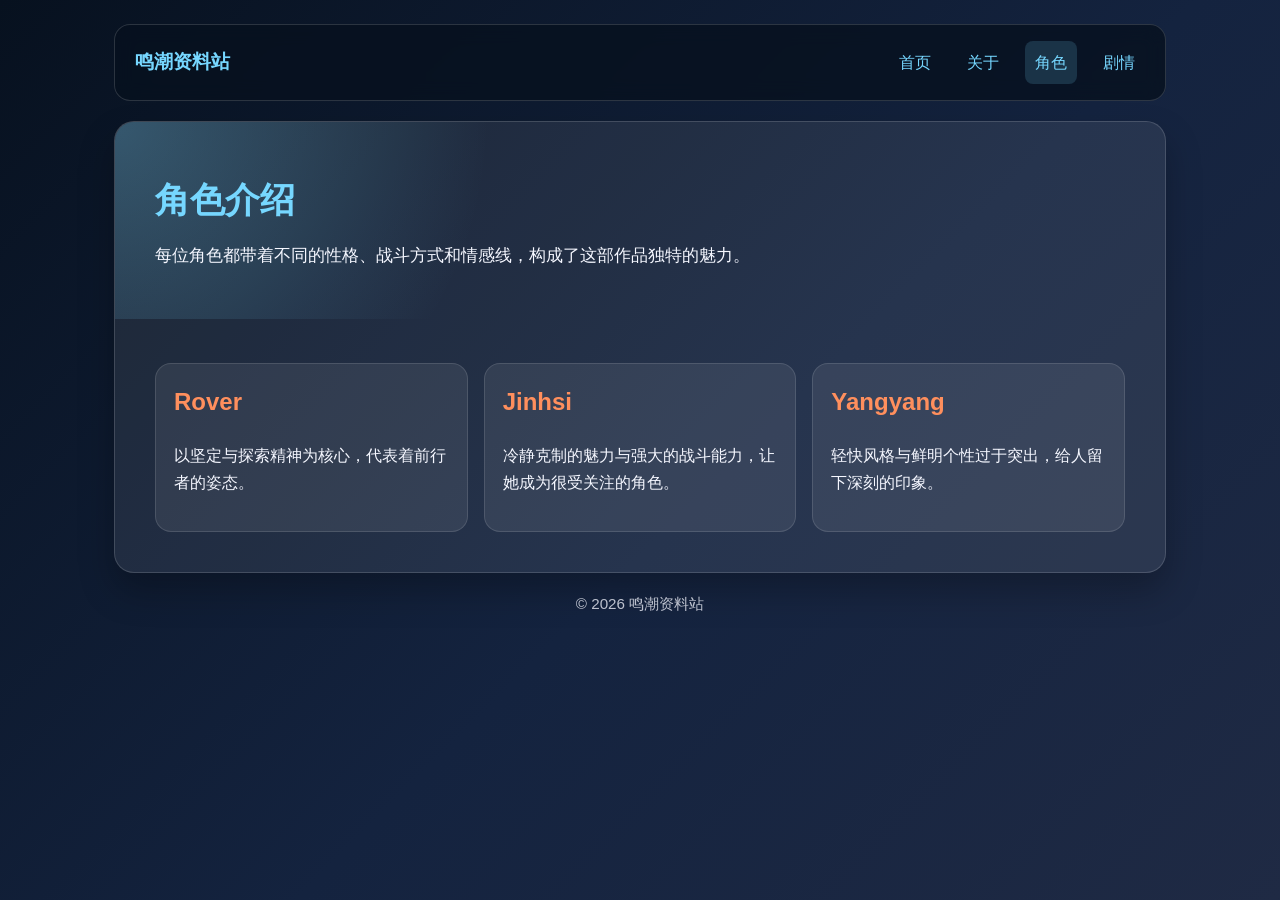
==== characters.html @ 195b1fe1 "The second revision" ====
<!DOCTYPE html>
<html lang="zh-CN">
<head>
  <meta charset="UTF-8" />
  <meta name="viewport" content="width=device-width, initial-scale=1.0" />
  <title>鸣潮角色</title>
  <link rel="stylesheet" href="style.css" />
</head>
<body>
  <div class="container">
    <nav class="navbar">
      <div class="brand">鸣潮资料站</div>
      <div class="nav-links">
        <a href="index.html">首页</a>
        <a href="about.html">关于</a>
        <a href="characters.html" class="active">角色</a>
        <a href="story.html">剧情</a>
      </div>
    </nav>

    <main class="card">
      <section class="hero">
        <h1>角色介绍</h1>
        <p>每位角色都带着不同的性格、战斗方式和情感线，构成了这部作品独特的魅力。</p>
      </section>

      <section class="content">
        <div class="grid">
          <article>
            <h2>Rover</h2>
            <p>以坚定与探索精神为核心，代表着前行者的姿态。</p>
          </article>
          <article>
            <h2>Jinhsi</h2>
            <p>冷静克制的魅力与强大的战斗能力，让她成为很受关注的角色。</p>
          </article>
          <article>
            <h2>Yangyang</h2>
            <p>轻快风格与鲜明个性过于突出，给人留下深刻的印象。</p>
          </article>
        </div>
      </section>
    </main>

    <footer class="footer">© <span id="year"></span> 鸣潮资料站</footer>
  </div>
  <script src="script.js"></script>
</body>
</html>
---- style.css ----
:root {
  --bg: #07111f;
  --panel: rgba(255, 255, 255, 0.08);
  --text: #f5f7ff;
  --accent: #76d7ff;
  --accent-2: #ff8f5d;
  --border: rgba(255, 255, 255, 0.15);
}

* { box-sizing: border-box; }
body {
  margin: 0;
  font-family: "Microsoft YaHei", Arial, sans-serif;
  color: var(--text);
  background: linear-gradient(135deg, var(--bg), #14233f 55%, #1f2a44);
  min-height: 100vh;
  line-height: 1.7;
}

a { color: var(--accent); text-decoration: none; }
a:hover { text-decoration: underline; }

.container {
  max-width: 1100px;
  margin: 0 auto;
  padding: 24px;
}

.navbar {
  display: flex;
  justify-content: space-between;
  align-items: center;
  padding: 16px 20px;
  background: rgba(7, 17, 31, 0.8);
  border: 1px solid var(--border);
  border-radius: 16px;
  margin-bottom: 20px;
  backdrop-filter: blur(10px);
}

.navbar .brand {
  font-size: 1.2rem;
  font-weight: 700;
  color: var(--accent);
}

.nav-links {
  display: flex;
  gap: 16px;
  flex-wrap: wrap;
}

.nav-links a {
  padding: 8px 10px;
  border-radius: 8px;
}

.nav-links a.active,
.nav-links a:hover {
  background: rgba(118, 215, 255, 0.16);
}

.card {
  background: var(--panel);
  border: 1px solid var(--border);
  border-radius: 20px;
  box-shadow: 0 18px 35px rgba(0,0,0,0.25);
  overflow: hidden;
}

.hero {
  padding: 48px 40px;
  background: radial-gradient(circle at top left, rgba(118,215,255,0.28), transparent 35%);
}

.hero h1 {
  margin: 0 0 12px;
  font-size: 2.2rem;
  color: var(--accent);
}

.hero p {
  margin: 0;
  max-width: 760px;
  font-size: 1.05rem;
}

.content {
  padding: 24px 40px 40px;
}

.grid {
  display: grid;
  grid-template-columns: repeat(auto-fit, minmax(240px, 1fr));
  gap: 16px;
  margin-top: 20px;
}

.grid article {
  padding: 18px;
  background: rgba(255,255,255,0.08);
  border: 1px solid rgba(255,255,255,0.12);
  border-radius: 16px;
}

.grid h2,
.grid h3 {
  margin-top: 0;
  color: var(--accent-2);
}

ul { padding-left: 18px; }

.quote {
  margin-top: 24px;
  padding: 18px 20px;
  border-left: 4px solid var(--accent);
  background: rgba(118,215,255,0.12);
  border-radius: 10px;
  font-style: italic;
}

.footer {
  padding: 18px 20px 30px;
  text-align: center;
  color: rgba(245,247,255,0.75);
  font-size: 0.95rem;
}

@media (max-width: 700px) {
  .navbar { flex-direction: column; gap: 10px; }
  .hero, .content { padding-left: 20px; padding-right: 20px; }
  .hero h1 { font-size: 1.7rem; }
}
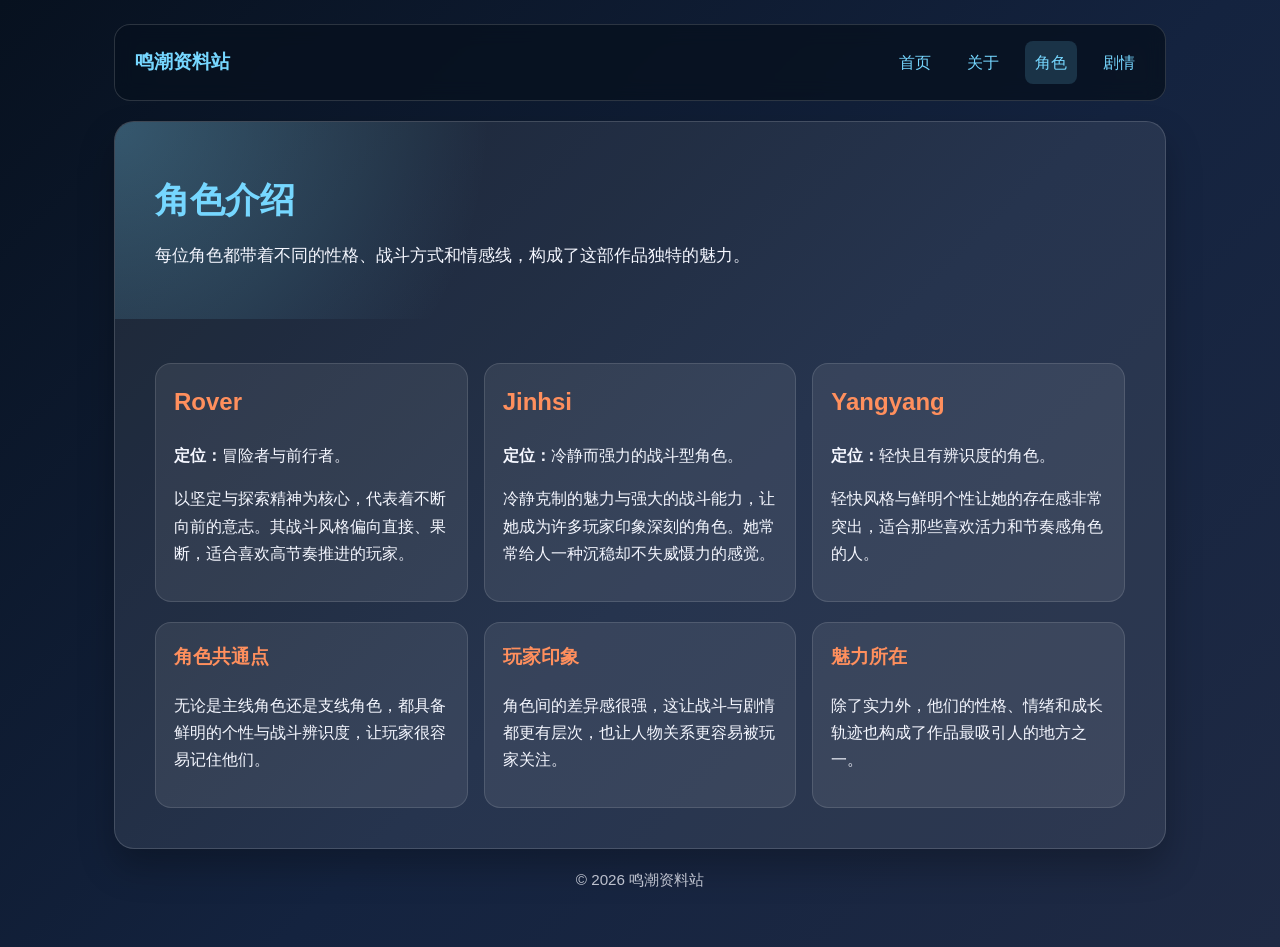
==== commit 265cd097: "The fourth revision" ====
--- a/characters.html
+++ b/characters.html
@@ -28,15 +28,33 @@
         <div class="grid">
           <article>
             <h2>Rover</h2>
-            <p>以坚定与探索精神为核心，代表着前行者的姿态。</p>
+            <p><strong>定位：</strong>冒险者与前行者。</p>
+            <p>以坚定与探索精神为核心，代表着不断向前的意志。其战斗风格偏向直接、果断，适合喜欢高节奏推进的玩家。</p>
           </article>
           <article>
             <h2>Jinhsi</h2>
-            <p>冷静克制的魅力与强大的战斗能力，让她成为很受关注的角色。</p>
+            <p><strong>定位：</strong>冷静而强力的战斗型角色。</p>
+            <p>冷静克制的魅力与强大的战斗能力，让她成为许多玩家印象深刻的角色。她常常给人一种沉稳却不失威慑力的感觉。</p>
           </article>
           <article>
             <h2>Yangyang</h2>
-            <p>轻快风格与鲜明个性过于突出，给人留下深刻的印象。</p>
+            <p><strong>定位：</strong>轻快且有辨识度的角色。</p>
+            <p>轻快风格与鲜明个性让她的存在感非常突出，适合那些喜欢活力和节奏感角色的人。</p>
+          </article>
+        </div>
+
+        <div class="grid">
+          <article>
+            <h3>角色共通点</h3>
+            <p>无论是主线角色还是支线角色，都具备鲜明的个性与战斗辨识度，让玩家很容易记住他们。</p>
+          </article>
+          <article>
+            <h3>玩家印象</h3>
+            <p>角色间的差异感很强，这让战斗与剧情都更有层次，也让人物关系更容易被玩家关注。</p>
+          </article>
+          <article>
+            <h3>魅力所在</h3>
+            <p>除了实力外，他们的性格、情绪和成长轨迹也构成了作品最吸引人的地方之一。</p>
           </article>
         </div>
       </section>
